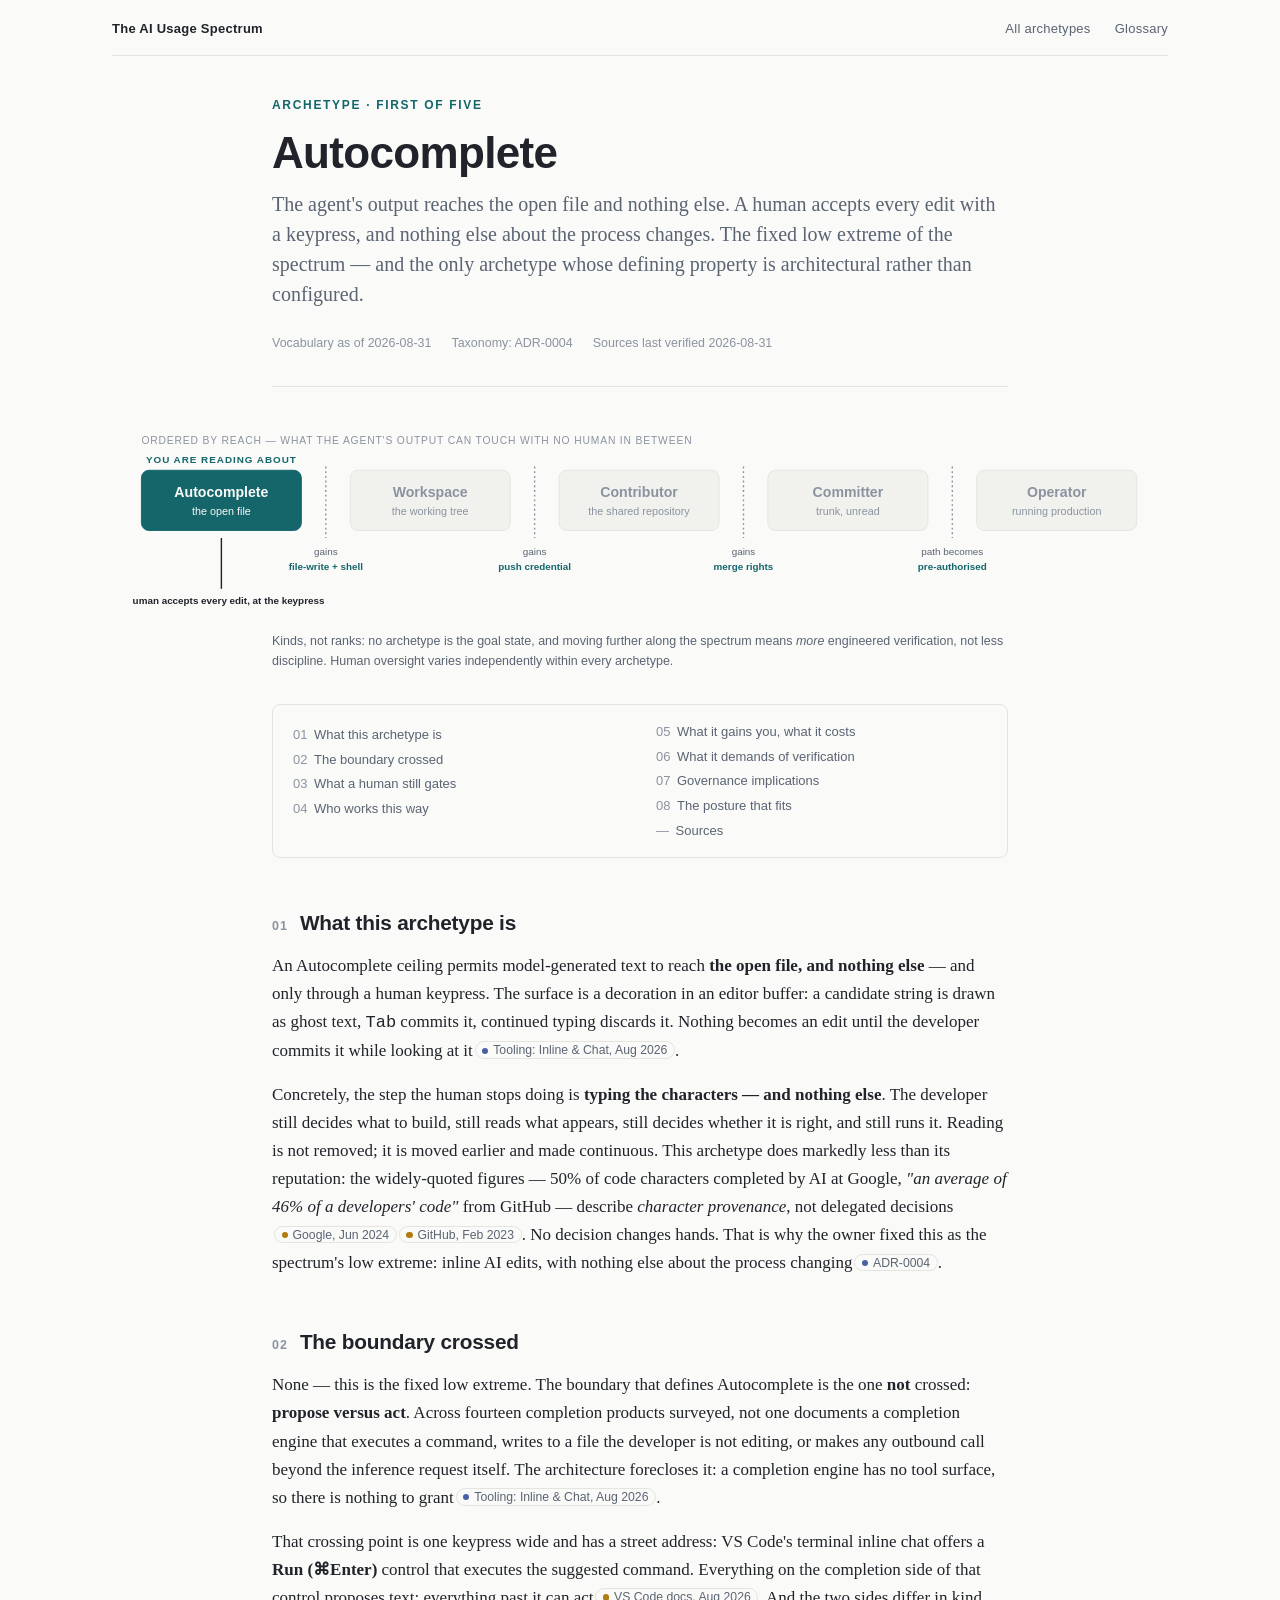
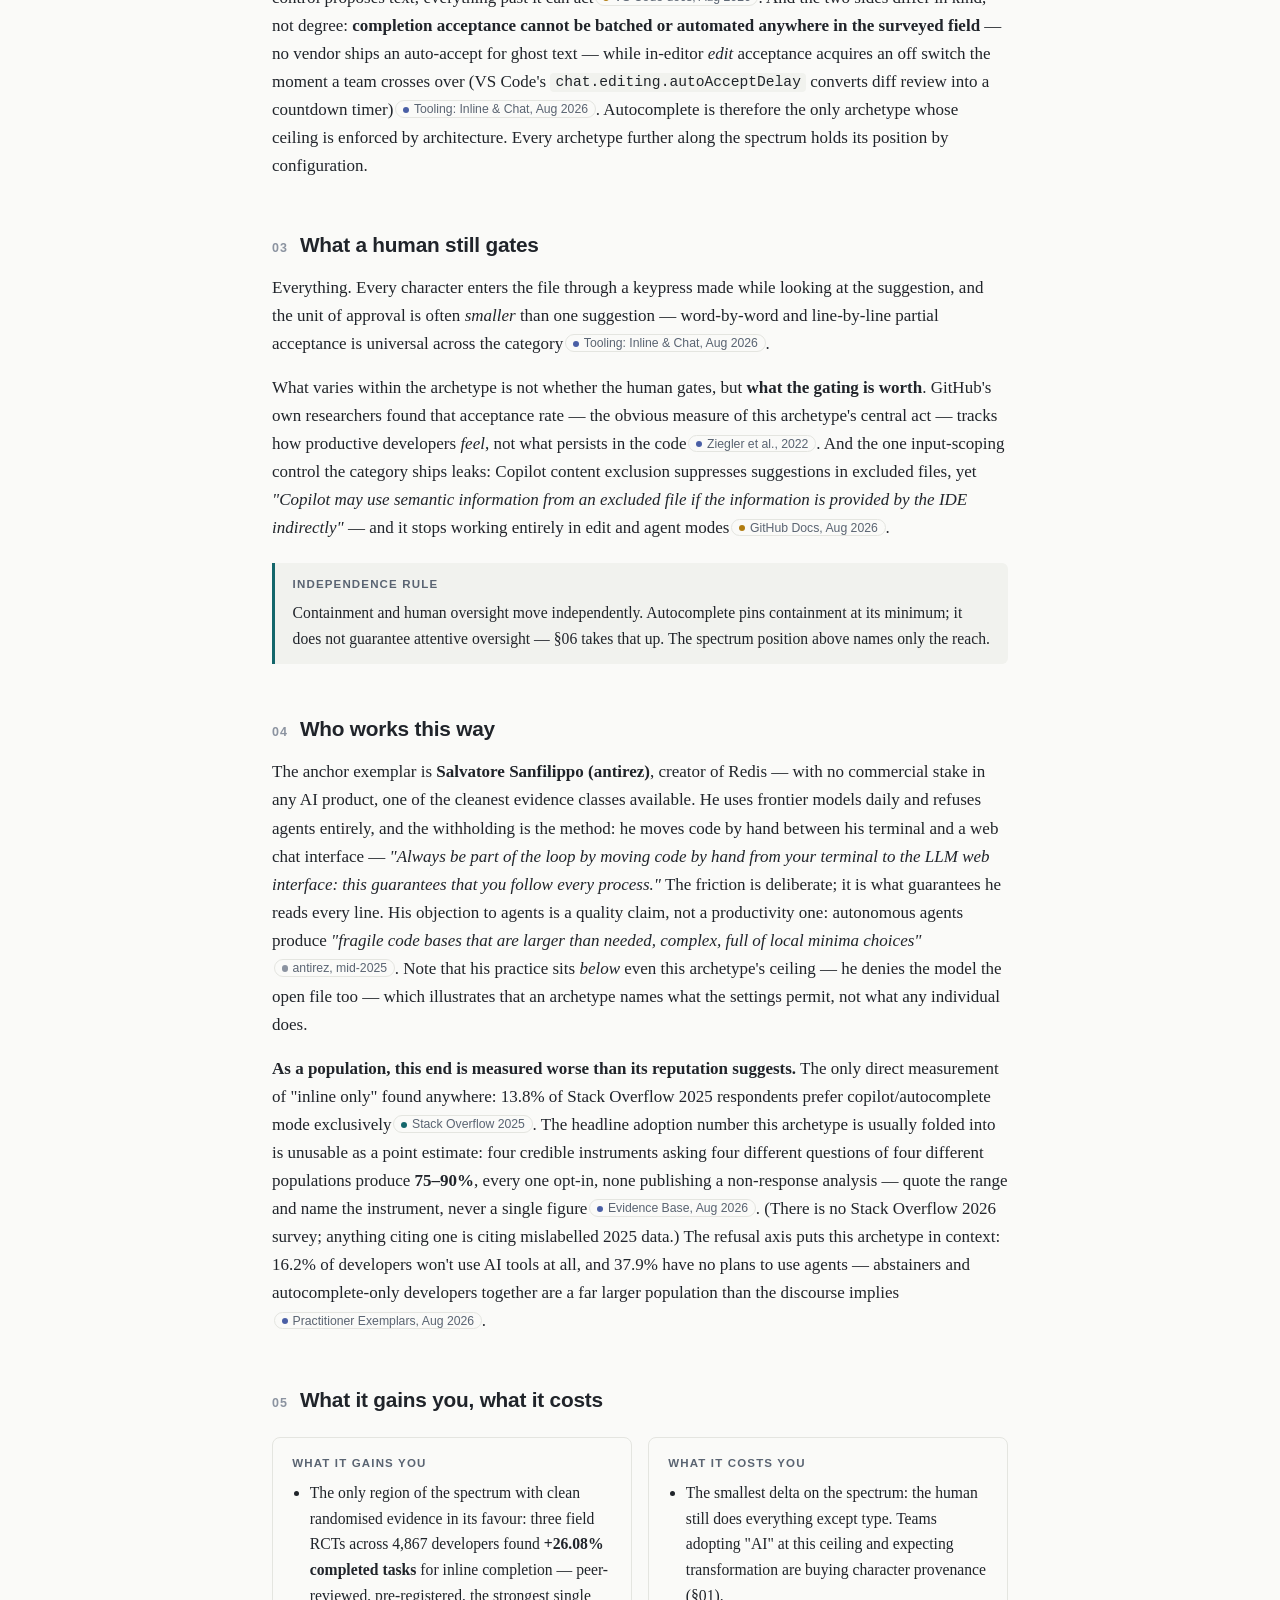
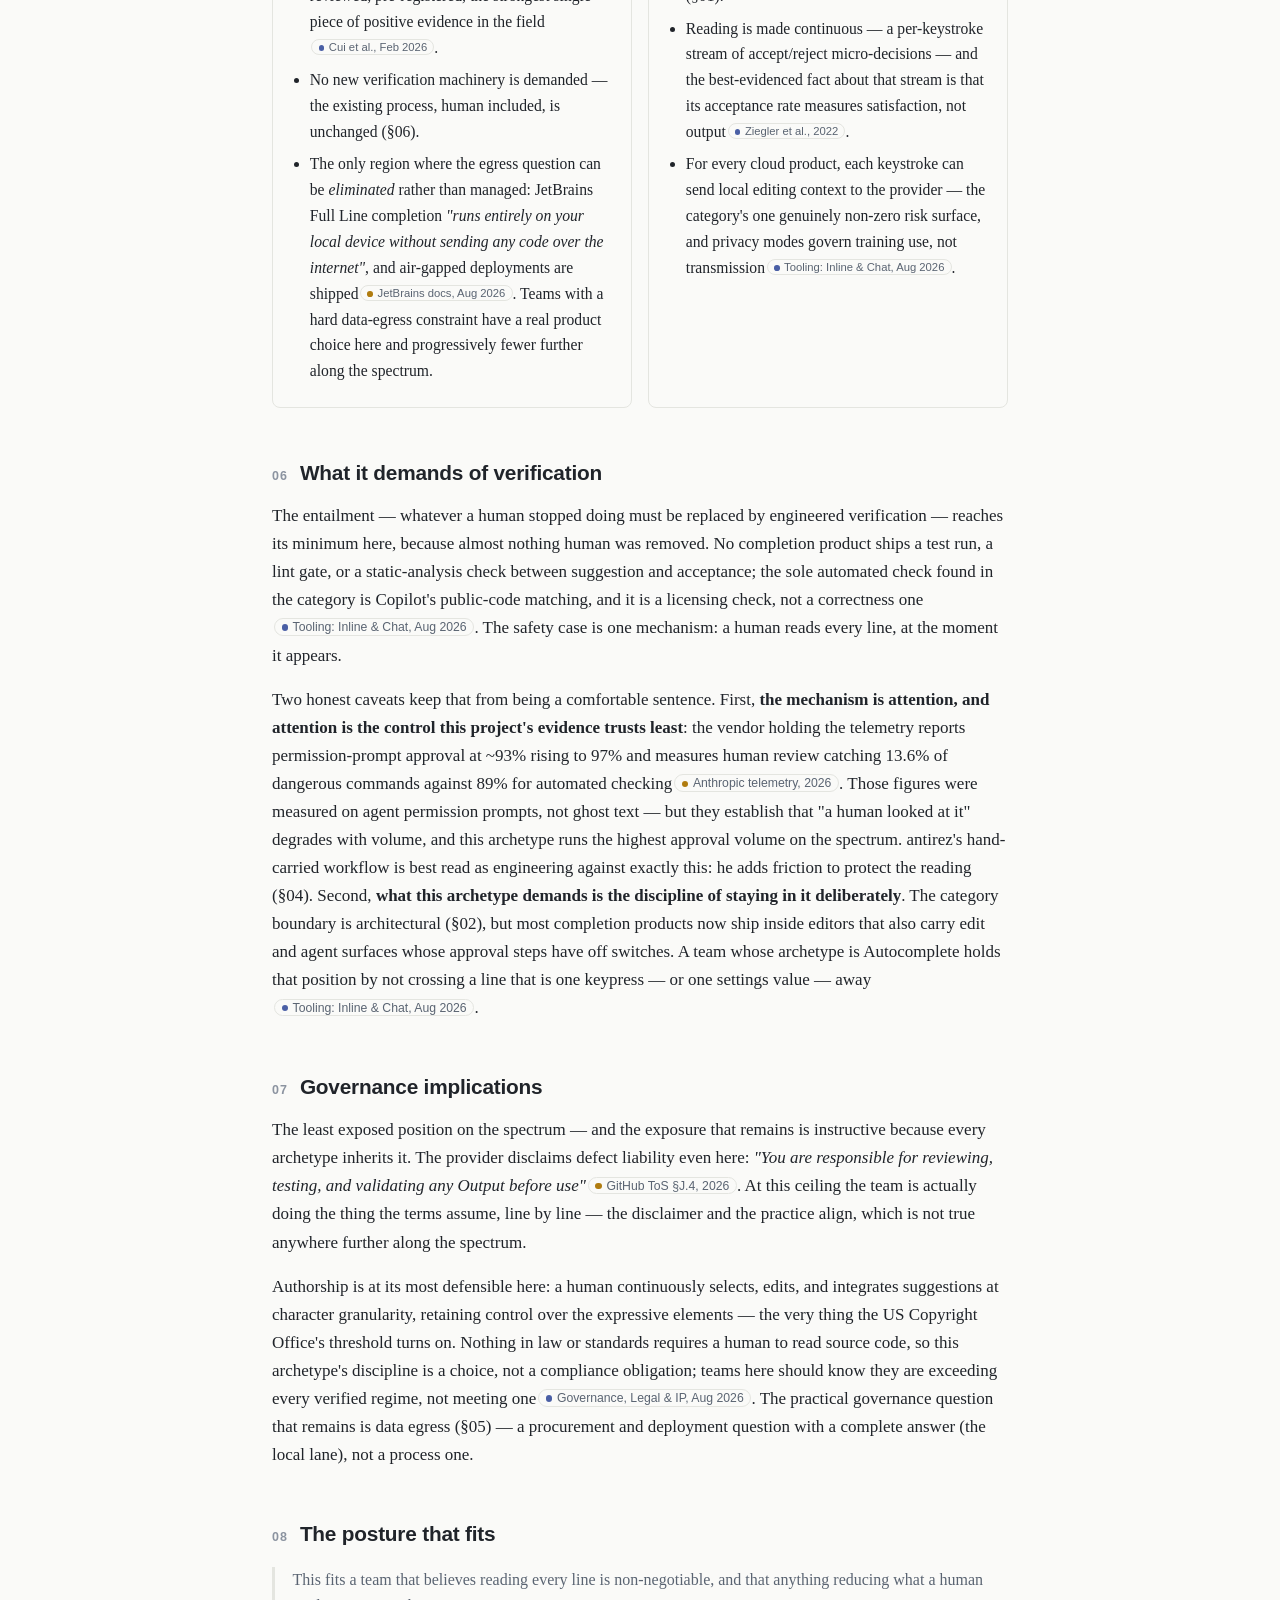
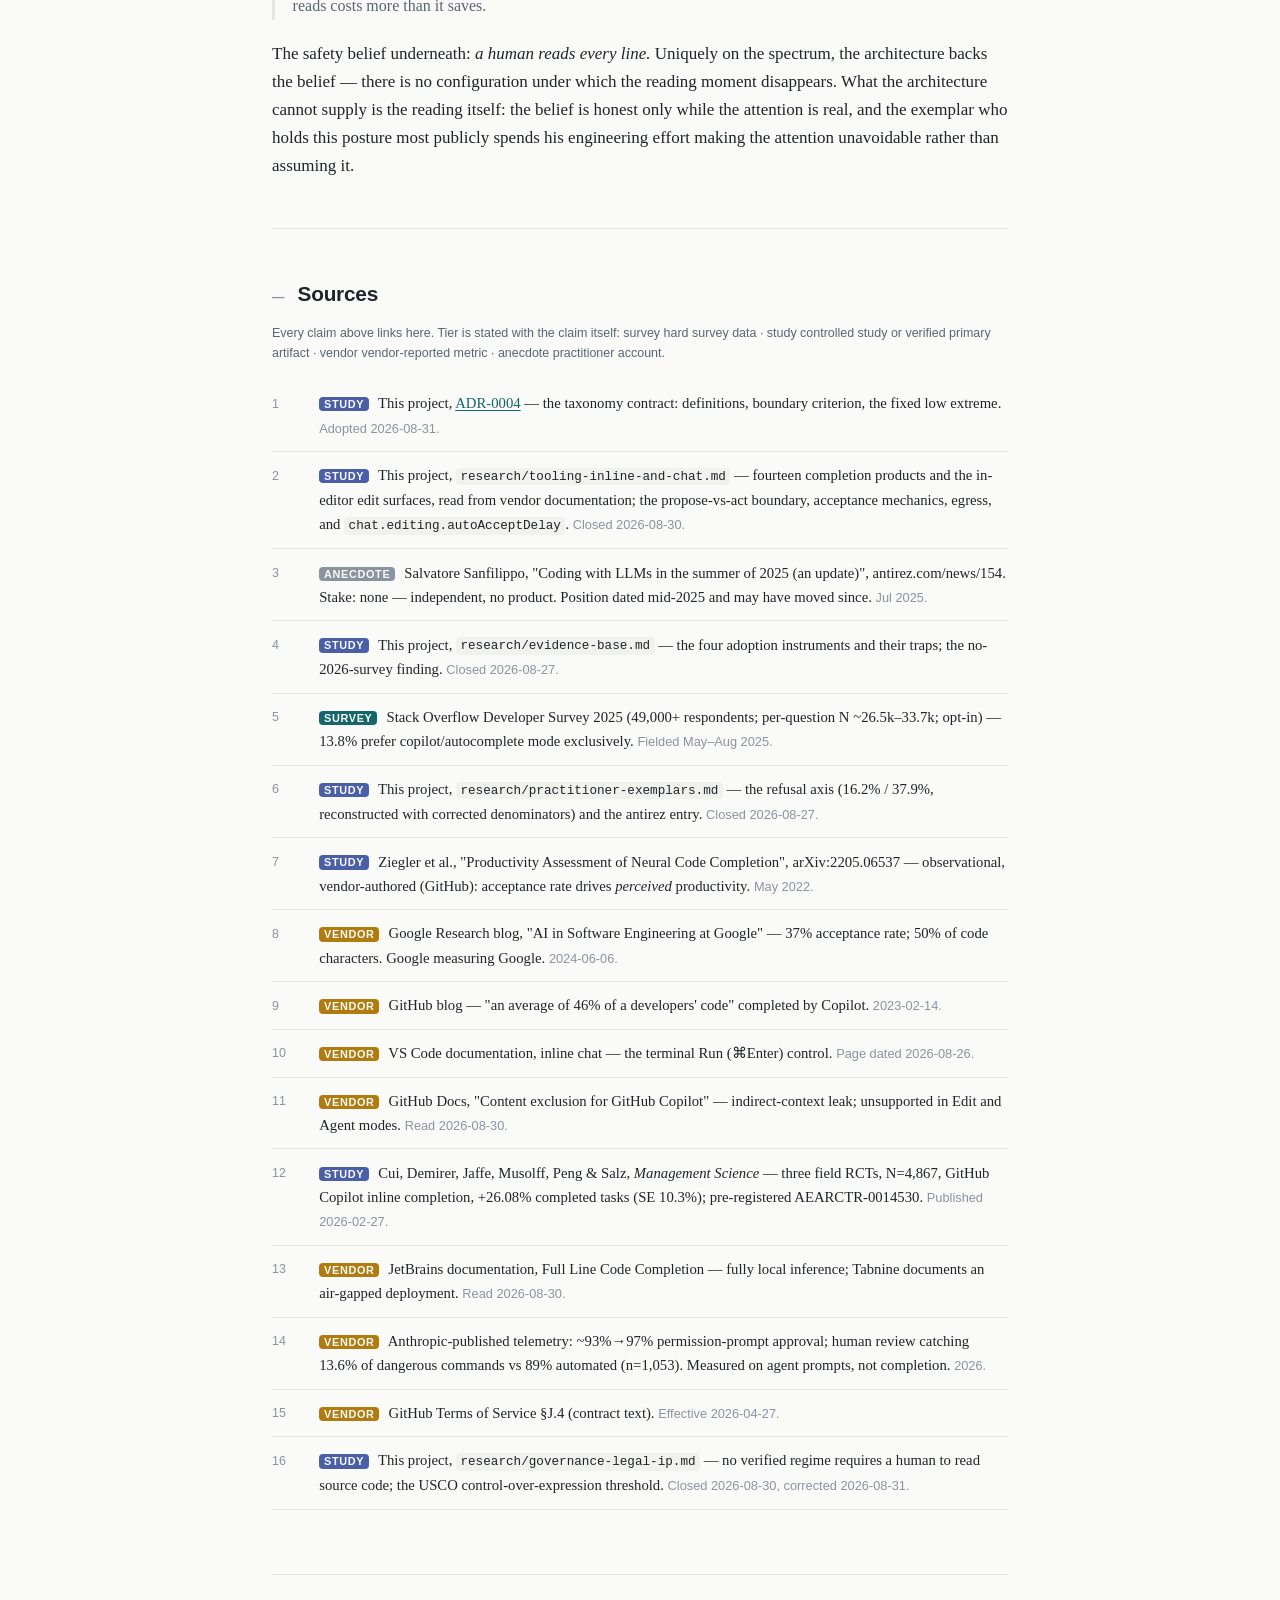
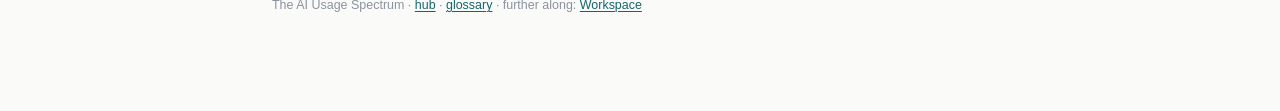
==== autocomplete.html @ fbee814f "Write the Autocomplete and Workspace archetypes (#13, #14) Co-Authored-By: Claude Fable 5 <noreply@a" ====
<!doctype html>
<html lang="en">
<head>
<meta charset="utf-8">
<meta name="viewport" content="width=device-width, initial-scale=1">
<title>Autocomplete — The AI Usage Spectrum</title>
<link rel="stylesheet" href="style.css">
</head>
<body>

<nav class="site-nav">
  <a class="wordmark" href="index.html">The AI Usage Spectrum</a>
  <a href="index.html">All archetypes</a>
  <a href="glossary.html">Glossary</a>
</nav>

<div class="page">

  <header>
    <p class="eyebrow">Archetype · first of five</p>
    <h1>Autocomplete</h1>
    <p class="standfirst">The agent's output reaches the open file and nothing else. A human accepts
    every edit with a keypress, and nothing else about the process changes. The fixed low extreme of
    the spectrum — and the only archetype whose defining property is architectural rather than
    configured.</p>
    <div class="docmeta">
      <span>Vocabulary as of 2026-08-31</span>
      <span>Taxonomy: ADR-0004</span>
      <span>Sources last verified 2026-08-31</span>
    </div>
  </header>

  <!-- ================= spectrum: "you are here" variant ================ -->
  <div class="spectrum-scroll full" role="img"
       aria-label="The five archetypes ordered by reach. Autocomplete is this page's archetype: the agent's output reaches only the open file, and a human accepts every edit.">
  <svg class="spectrum" viewBox="0 0 1080 200" xmlns="http://www.w3.org/2000/svg">

    <text class="axis-caption" x="10" y="18">ORDERED BY REACH — WHAT THE AGENT'S OUTPUT CAN TOUCH WITH NO HUMAN IN BETWEEN</text>

    <!-- cell 1 — THIS PAGE -->
    <g class="is-here">
      <text class="here-flag" x="95" y="38" text-anchor="middle">YOU ARE READING ABOUT</text>
      <rect class="surface" x="10" y="46" width="170" height="64" rx="8"/>
      <text class="surface-name" x="95" y="74" text-anchor="middle">Autocomplete</text>
      <text class="surface-reach" x="95" y="94" text-anchor="middle">the open file</text>
    </g>

    <!-- the human's act for this archetype sits inside the cell, not at a gate -->
    <line class="human-mark-line" x1="95" y1="118" x2="95" y2="172"/>
    <text class="human-mark" x="95" y="188" text-anchor="middle">a human accepts every edit, at the keypress</text>

    <!-- gate 1 -->
    <line class="gate-line" x1="206" y1="42" x2="206" y2="118"/>
    <text class="gate-label" x="206" y="136" text-anchor="middle">gains</text>
    <text class="gate-gain" x="206" y="152" text-anchor="middle">file-write + shell</text>

    <g class="is-beyond">
      <rect class="surface" x="232" y="46" width="170" height="64" rx="8"/>
      <text class="surface-name" x="317" y="74" text-anchor="middle">Workspace</text>
      <text class="surface-reach" x="317" y="94" text-anchor="middle">the working tree</text>
    </g>

    <line class="gate-line" x1="428" y1="42" x2="428" y2="118"/>
    <text class="gate-label" x="428" y="136" text-anchor="middle">gains</text>
    <text class="gate-gain" x="428" y="152" text-anchor="middle">push credential</text>

    <g class="is-beyond">
      <rect class="surface" x="454" y="46" width="170" height="64" rx="8"/>
      <text class="surface-name" x="539" y="74" text-anchor="middle">Contributor</text>
      <text class="surface-reach" x="539" y="94" text-anchor="middle">the shared repository</text>
    </g>

    <line class="gate-line" x1="650" y1="42" x2="650" y2="118"/>
    <text class="gate-label" x="650" y="136" text-anchor="middle">gains</text>
    <text class="gate-gain" x="650" y="152" text-anchor="middle">merge rights</text>

    <g class="is-beyond">
      <rect class="surface" x="676" y="46" width="170" height="64" rx="8"/>
      <text class="surface-name" x="761" y="74" text-anchor="middle">Committer</text>
      <text class="surface-reach" x="761" y="94" text-anchor="middle">trunk, unread</text>
    </g>

    <line class="gate-line" x1="872" y1="42" x2="872" y2="118"/>
    <text class="gate-label" x="872" y="136" text-anchor="middle">path becomes</text>
    <text class="gate-gain" x="872" y="152" text-anchor="middle">pre-authorised</text>

    <g class="is-beyond">
      <rect class="surface" x="898" y="46" width="170" height="64" rx="8"/>
      <text class="surface-name" x="983" y="74" text-anchor="middle">Operator</text>
      <text class="surface-reach" x="983" y="94" text-anchor="middle">running production</text>
    </g>
  </svg>
  </div>
  <p class="spectrum-caption">Kinds, not ranks: no archetype is the goal state, and moving further
  along the spectrum means <em>more</em> engineered verification, not less discipline. Human
  oversight varies independently within every archetype.</p>

  <!-- ============================ contract ============================= -->

  <nav class="toc" aria-label="Sections">
    <ol>
      <li><span class="no">01</span><a href="#what-this-is">What this archetype is</a></li>
      <li><span class="no">02</span><a href="#the-boundary">The boundary crossed</a></li>
      <li><span class="no">03</span><a href="#still-gated">What a human still gates</a></li>
      <li><span class="no">04</span><a href="#who-works-this-way">Who works this way</a></li>
      <li><span class="no">05</span><a href="#gains-and-costs">What it gains you, what it costs</a></li>
      <li><span class="no">06</span><a href="#verification">What it demands of verification</a></li>
      <li><span class="no">07</span><a href="#governance">Governance implications</a></li>
      <li><span class="no">08</span><a href="#posture">The posture that fits</a></li>
      <li><span class="no">—</span><a href="#sources">Sources</a></li>
    </ol>
  </nav>

  <section class="contract" id="what-this-is">
    <h2><span class="no">01</span>What this archetype is</h2>
    <p>An Autocomplete ceiling permits model-generated text to reach <strong>the open file, and
    nothing else</strong> — and only through a human keypress. The surface is a decoration in an
    editor buffer: a candidate string is drawn as ghost text, <kbd>Tab</kbd> commits it, continued
    typing discards it. Nothing becomes an edit until the developer commits it while looking at
    it<a class="cite" data-tier="study" href="#src-2">Tooling: Inline &amp; Chat, Aug 2026</a>.</p>
    <p>Concretely, the step the human stops doing is <strong>typing the characters — and nothing
    else</strong>. The developer still decides what to build, still reads what appears, still decides
    whether it is right, and still runs it. Reading is not removed; it is moved earlier and made
    continuous. This archetype does markedly less than its reputation: the widely-quoted figures —
    50% of code characters completed by AI at Google, <em>"an average of 46% of a developers'
    code"</em> from GitHub — describe <em>character provenance</em>, not delegated
    decisions<a class="cite" data-tier="vendor" href="#src-8">Google, Jun 2024</a><a class="cite" data-tier="vendor" href="#src-9">GitHub, Feb 2023</a>.
    No decision changes hands. That is why the owner fixed this as the spectrum's low extreme:
    inline AI edits, with nothing else about the process changing<a class="cite" data-tier="study" href="#src-1">ADR-0004</a>.</p>
  </section>

  <section class="contract" id="the-boundary">
    <h2><span class="no">02</span>The boundary crossed</h2>
    <p>None — this is the fixed low extreme. The boundary that defines Autocomplete is the one
    <strong>not</strong> crossed: <strong>propose versus act</strong>. Across fourteen completion
    products surveyed, not one documents a completion engine that executes a command, writes to a
    file the developer is not editing, or makes any outbound call beyond the inference request
    itself. The architecture forecloses it: a completion engine has no tool surface, so there is
    nothing to grant<a class="cite" data-tier="study" href="#src-2">Tooling: Inline &amp; Chat, Aug 2026</a>.</p>
    <p>That crossing point is one keypress wide and has a street address: VS Code's terminal inline
    chat offers a <strong>Run (⌘Enter)</strong> control that executes the suggested command.
    Everything on the completion side of that control proposes text; everything past it can
    act<a class="cite" data-tier="vendor" href="#src-10">VS Code docs, Aug 2026</a>. And the two
    sides differ in kind, not degree: <strong>completion acceptance cannot be batched or automated
    anywhere in the surveyed field</strong> — no vendor ships an auto-accept for ghost text — while
    in-editor <em>edit</em> acceptance acquires an off switch the moment a team crosses over
    (VS Code's <code>chat.editing.autoAcceptDelay</code> converts diff review into a countdown
    timer)<a class="cite" data-tier="study" href="#src-2">Tooling: Inline &amp; Chat, Aug 2026</a>.
    Autocomplete is therefore the only archetype whose ceiling is enforced by architecture. Every
    archetype further along the spectrum holds its position by configuration.</p>
  </section>

  <section class="contract" id="still-gated">
    <h2><span class="no">03</span>What a human still gates</h2>
    <p>Everything. Every character enters the file through a keypress made while looking at the
    suggestion, and the unit of approval is often <em>smaller</em> than one suggestion — word-by-word
    and line-by-line partial acceptance is universal across the
    category<a class="cite" data-tier="study" href="#src-2">Tooling: Inline &amp; Chat, Aug 2026</a>.</p>
    <p>What varies within the archetype is not whether the human gates, but <strong>what the gating
    is worth</strong>. GitHub's own researchers found that acceptance rate — the obvious measure of
    this archetype's central act — tracks how productive developers <em>feel</em>, not what persists
    in the code<a class="cite" data-tier="study" href="#src-7">Ziegler et al., 2022</a>. And the one
    input-scoping control the category ships leaks: Copilot content exclusion suppresses suggestions
    in excluded files, yet <em>"Copilot may use semantic information from an excluded file if the
    information is provided by the IDE indirectly"</em> — and it stops working entirely in edit and
    agent modes<a class="cite" data-tier="vendor" href="#src-11">GitHub Docs, Aug 2026</a>.</p>
    <div class="note"><span class="label">Independence rule</span>
    <p>Containment and human oversight move independently. Autocomplete pins containment at its
    minimum; it does not guarantee attentive oversight — §06 takes that up. The spectrum position
    above names only the reach.</p></div>
  </section>

  <section class="contract" id="who-works-this-way">
    <h2><span class="no">04</span>Who works this way</h2>
    <p>The anchor exemplar is <strong>Salvatore Sanfilippo (antirez)</strong>, creator of Redis —
    with no commercial stake in any AI product, one of the cleanest evidence classes available. He
    uses frontier models daily and refuses agents entirely, and the withholding is the method: he
    moves code by hand between his terminal and a web chat interface — <em>"Always be part of the
    loop by moving code by hand from your terminal to the LLM web interface: this guarantees that
    you follow every process."</em> The friction is deliberate; it is what guarantees he reads
    every line. His objection to agents is a quality claim, not a productivity one: autonomous
    agents produce <em>"fragile code bases that are larger than needed, complex, full of local
    minima choices"</em><a class="cite" data-tier="anecdote" href="#src-3">antirez, mid-2025</a>.
    Note that his practice sits <em>below</em> even this archetype's ceiling — he denies the model
    the open file too — which illustrates that an archetype names what the settings permit, not
    what any individual does.</p>
    <p><strong>As a population, this end is measured worse than its reputation suggests.</strong>
    The only direct measurement of "inline only" found anywhere: 13.8% of Stack Overflow 2025
    respondents prefer copilot/autocomplete mode exclusively<a class="cite" data-tier="survey" href="#src-5">Stack Overflow 2025</a>.
    The headline adoption number this archetype is usually folded into is unusable as a point
    estimate: four credible instruments asking four different questions of four different
    populations produce <strong>75–90%</strong>, every one opt-in, none publishing a non-response
    analysis — quote the range and name the instrument, never a single
    figure<a class="cite" data-tier="study" href="#src-4">Evidence Base, Aug 2026</a>. (There is no
    Stack Overflow 2026 survey; anything citing one is citing mislabelled 2025 data.) The refusal
    axis puts this archetype in context: 16.2% of developers won't use AI tools at all, and 37.9%
    have no plans to use agents — abstainers and autocomplete-only developers together are a far
    larger population than the discourse implies<a class="cite" data-tier="study" href="#src-6">Practitioner Exemplars, Aug 2026</a>.</p>
  </section>

  <section class="contract" id="gains-and-costs">
    <h2><span class="no">05</span>What it gains you, what it costs</h2>
    <div class="tradeoff">
      <div>
        <span class="label">What it gains you</span>
        <ul>
          <li>The only region of the spectrum with clean randomised evidence in its favour: three
          field RCTs across 4,867 developers found <strong>+26.08% completed tasks</strong> for
          inline completion — peer-reviewed, pre-registered, the strongest single piece of positive
          evidence in the field<a class="cite" data-tier="study" href="#src-12">Cui et al., Feb 2026</a>.</li>
          <li>No new verification machinery is demanded — the existing process, human included, is
          unchanged (§06).</li>
          <li>The only region where the egress question can be <em>eliminated</em> rather than
          managed: JetBrains Full Line completion <em>"runs entirely on your local device without
          sending any code over the internet"</em>, and air-gapped deployments are
          shipped<a class="cite" data-tier="vendor" href="#src-13">JetBrains docs, Aug 2026</a>.
          Teams with a hard data-egress constraint have a real product choice here and progressively
          fewer further along the spectrum.</li>
        </ul>
      </div>
      <div>
        <span class="label">What it costs you</span>
        <ul>
          <li>The smallest delta on the spectrum: the human still does everything except type. Teams
          adopting "AI" at this ceiling and expecting transformation are buying character provenance
          (§01).</li>
          <li>Reading is made continuous — a per-keystroke stream of accept/reject micro-decisions —
          and the best-evidenced fact about that stream is that its acceptance rate measures
          satisfaction, not output<a class="cite" data-tier="study" href="#src-7">Ziegler et al., 2022</a>.</li>
          <li>For every cloud product, each keystroke can send local editing context to the
          provider — the category's one genuinely non-zero risk surface, and privacy modes govern
          training use, not transmission<a class="cite" data-tier="study" href="#src-2">Tooling: Inline &amp; Chat, Aug 2026</a>.</li>
        </ul>
      </div>
    </div>
  </section>

  <section class="contract" id="verification">
    <h2><span class="no">06</span>What it demands of verification</h2>
    <p>The entailment — whatever a human stopped doing must be replaced by engineered verification —
    reaches its minimum here, because almost nothing human was removed. No completion product ships
    a test run, a lint gate, or a static-analysis check between suggestion and acceptance; the sole
    automated check found in the category is Copilot's public-code matching, and it is a licensing
    check, not a correctness one<a class="cite" data-tier="study" href="#src-2">Tooling: Inline &amp; Chat, Aug 2026</a>.
    The safety case is one mechanism: a human reads every line, at the moment it appears.</p>
    <p>Two honest caveats keep that from being a comfortable sentence. First, <strong>the mechanism
    is attention, and attention is the control this project's evidence trusts least</strong>: the
    vendor holding the telemetry reports permission-prompt approval at ~93% rising to 97% and
    measures human review catching 13.6% of dangerous commands against 89% for automated
    checking<a class="cite" data-tier="vendor" href="#src-14">Anthropic telemetry, 2026</a>. Those
    figures were measured on agent permission prompts, not ghost text — but they establish that
    "a human looked at it" degrades with volume, and this archetype runs the highest approval
    volume on the spectrum. antirez's hand-carried workflow is best read as engineering against
    exactly this: he adds friction to protect the reading (§04). Second, <strong>what this archetype
    demands is the discipline of staying in it deliberately</strong>. The category boundary is
    architectural (§02), but most completion products now ship inside editors that also carry edit
    and agent surfaces whose approval steps have off switches. A team whose archetype is
    Autocomplete holds that position by not crossing a line that is one keypress — or one settings
    value — away<a class="cite" data-tier="study" href="#src-2">Tooling: Inline &amp; Chat, Aug 2026</a>.</p>
  </section>

  <section class="contract" id="governance">
    <h2><span class="no">07</span>Governance implications</h2>
    <p>The least exposed position on the spectrum — and the exposure that remains is instructive
    because every archetype inherits it. The provider disclaims defect liability even here:
    <em>"You are responsible for reviewing, testing, and validating any Output before
    use"</em><a class="cite" data-tier="vendor" href="#src-15">GitHub ToS §J.4, 2026</a>. At this
    ceiling the team is actually doing the thing the terms assume, line by line — the disclaimer
    and the practice align, which is not true anywhere further along the spectrum.</p>
    <p>Authorship is at its most defensible here: a human continuously selects, edits, and
    integrates suggestions at character granularity, retaining control over the expressive
    elements — the very thing the US Copyright Office's threshold turns on. Nothing in law or
    standards requires a human to read source code, so this archetype's discipline is a choice, not
    a compliance obligation; teams here should know they are exceeding every verified regime, not
    meeting one<a class="cite" data-tier="study" href="#src-16">Governance, Legal &amp; IP, Aug 2026</a>.
    The practical governance question that remains is data egress (§05) — a procurement and
    deployment question with a complete answer (the local lane), not a process one.</p>
  </section>

  <section class="contract" id="posture">
    <h2><span class="no">08</span>The posture that fits</h2>
    <blockquote><p>This fits a team that believes reading every line is non-negotiable, and that
    anything reducing what a human reads costs more than it saves.</p></blockquote>
    <p>The safety belief underneath: <em>a human reads every line.</em> Uniquely on the spectrum,
    the architecture backs the belief — there is no configuration under which the reading moment
    disappears. What the architecture cannot supply is the reading itself: the belief is honest only
    while the attention is real, and the exemplar who holds this posture most publicly spends his
    engineering effort making the attention unavoidable rather than assuming it.</p>
  </section>

  <hr>

  <section class="contract" id="sources">
    <h2><span class="no">—</span>Sources</h2>
    <p class="spectrum-caption" style="margin:0 0 1rem">Every claim above links here. Tier is stated
    with the claim itself: <span class="tier" data-tier="survey">survey</span> hard survey data ·
    <span class="tier" data-tier="study">study</span> controlled study or verified primary artifact ·
    <span class="tier" data-tier="vendor">vendor</span> vendor-reported metric ·
    <span class="tier" data-tier="anecdote">anecdote</span> practitioner account.</p>
    <ol class="sources">
      <li id="src-1"><span><span class="tier" data-tier="study">study</span>
        This project, <a href="docs/adr/0004-adopt-five-archetypes.md">ADR-0004</a> — the taxonomy
        contract: definitions, boundary criterion, the fixed low extreme.
        <span class="when">Adopted 2026-08-31.</span></span></li>
      <li id="src-2"><span><span class="tier" data-tier="study">study</span>
        This project, <code>research/tooling-inline-and-chat.md</code> — fourteen completion
        products and the in-editor edit surfaces, read from vendor documentation; the propose-vs-act
        boundary, acceptance mechanics, egress, and <code>chat.editing.autoAcceptDelay</code>.
        <span class="when">Closed 2026-08-30.</span></span></li>
      <li id="src-3"><span><span class="tier" data-tier="anecdote">anecdote</span>
        Salvatore Sanfilippo, "Coding with LLMs in the summer of 2025 (an update)",
        antirez.com/news/154. Stake: none — independent, no product. Position dated mid-2025 and may
        have moved since.
        <span class="when">Jul 2025.</span></span></li>
      <li id="src-4"><span><span class="tier" data-tier="study">study</span>
        This project, <code>research/evidence-base.md</code> — the four adoption instruments and
        their traps; the no-2026-survey finding.
        <span class="when">Closed 2026-08-27.</span></span></li>
      <li id="src-5"><span><span class="tier" data-tier="survey">survey</span>
        Stack Overflow Developer Survey 2025 (49,000+ respondents; per-question N ~26.5k–33.7k;
        opt-in) — 13.8% prefer copilot/autocomplete mode exclusively.
        <span class="when">Fielded May–Aug 2025.</span></span></li>
      <li id="src-6"><span><span class="tier" data-tier="study">study</span>
        This project, <code>research/practitioner-exemplars.md</code> — the refusal axis
        (16.2% / 37.9%, reconstructed with corrected denominators) and the antirez entry.
        <span class="when">Closed 2026-08-27.</span></span></li>
      <li id="src-7"><span><span class="tier" data-tier="study">study</span>
        Ziegler et al., "Productivity Assessment of Neural Code Completion", arXiv:2205.06537 —
        observational, vendor-authored (GitHub): acceptance rate drives <em>perceived</em>
        productivity.
        <span class="when">May 2022.</span></span></li>
      <li id="src-8"><span><span class="tier" data-tier="vendor">vendor</span>
        Google Research blog, "AI in Software Engineering at Google" — 37% acceptance rate; 50% of
        code characters. Google measuring Google.
        <span class="when">2024-06-06.</span></span></li>
      <li id="src-9"><span><span class="tier" data-tier="vendor">vendor</span>
        GitHub blog — "an average of 46% of a developers' code" completed by Copilot.
        <span class="when">2023-02-14.</span></span></li>
      <li id="src-10"><span><span class="tier" data-tier="vendor">vendor</span>
        VS Code documentation, inline chat — the terminal Run (⌘Enter) control.
        <span class="when">Page dated 2026-08-26.</span></span></li>
      <li id="src-11"><span><span class="tier" data-tier="vendor">vendor</span>
        GitHub Docs, "Content exclusion for GitHub Copilot" — indirect-context leak; unsupported in
        Edit and Agent modes.
        <span class="when">Read 2026-08-30.</span></span></li>
      <li id="src-12"><span><span class="tier" data-tier="study">study</span>
        Cui, Demirer, Jaffe, Musolff, Peng &amp; Salz, <em>Management Science</em> — three field
        RCTs, N=4,867, GitHub Copilot inline completion, +26.08% completed tasks (SE 10.3%);
        pre-registered AEARCTR-0014530.
        <span class="when">Published 2026-02-27.</span></span></li>
      <li id="src-13"><span><span class="tier" data-tier="vendor">vendor</span>
        JetBrains documentation, Full Line Code Completion — fully local inference; Tabnine
        documents an air-gapped deployment.
        <span class="when">Read 2026-08-30.</span></span></li>
      <li id="src-14"><span><span class="tier" data-tier="vendor">vendor</span>
        Anthropic-published telemetry: ~93%→97% permission-prompt approval; human review catching
        13.6% of dangerous commands vs 89% automated (n=1,053). Measured on agent prompts, not
        completion.
        <span class="when">2026.</span></span></li>
      <li id="src-15"><span><span class="tier" data-tier="vendor">vendor</span>
        GitHub Terms of Service §J.4 (contract text).
        <span class="when">Effective 2026-04-27.</span></span></li>
      <li id="src-16"><span><span class="tier" data-tier="study">study</span>
        This project, <code>research/governance-legal-ip.md</code> — no verified regime requires a
        human to read source code; the USCO control-over-expression threshold.
        <span class="when">Closed 2026-08-30, corrected 2026-08-31.</span></span></li>
    </ol>
  </section>

  <footer class="site-footer">
    <p>The AI Usage Spectrum · <a href="index.html">hub</a> · <a href="glossary.html">glossary</a> ·
    further along: <a href="workspace.html">Workspace</a></p>
  </footer>

</div>
</body>
</html>
---- style.css ----
/* ==========================================================================
   The AI Usage Spectrum — shared stylesheet
   Every page in the set (index.html, archetype pages, glossary.html) links
   this one file. Established by ticket #9 (Design System & Spectrum Visual).

   Register split, deliberate: the ARGUMENT (running prose) is set in a
   transitional serif; the APPARATUS (labels, nav, captions, diagram text,
   citation chips) in a geometric-humanist sans. System stacks only — these
   pages must render offline and decades from now.
   ========================================================================== */

/* ---------- tokens ---------- */

:root {
  color-scheme: light dark;

  --paper: #fafaf8;
  --ink: #20242a;
  --muted: #5a6472;
  --faint: #8b93a0;
  --line: #e4e5e0;
  --panel: #f1f2ee;
  --accent: #14666b;
  --accent-soft: #e2eeee;
  --caution-bg: #faf3e3;
  --caution-edge: #b07c10;

  /* evidence tiers — dots on citation chips and badges in the source list */
  --tier-survey: #14666b;   /* hard survey data       */
  --tier-study: #4a5fa5;    /* controlled study       */
  --tier-vendor: #b07c10;   /* vendor-reported metric */
  --tier-anecdote: #8b93a0; /* practitioner anecdote  */

  --font-body: 'Charter', 'Bitstream Charter', 'Sitka Text', Cambria, Georgia, serif;
  --font-ui: 'Avenir Next', Avenir, Seravek, 'Segoe UI', 'Helvetica Neue', sans-serif;
  --font-mono: ui-monospace, 'Cascadia Code', 'JetBrains Mono', Consolas, 'Liberation Mono', monospace;

  --measure: 46rem;   /* prose column */
  --wide: 66rem;      /* diagram, tables, paired panels */
}

@media (prefers-color-scheme: dark) {
  :root {
    --paper: #16191d;
    --ink: #e6e4de;
    --muted: #9aa3ad;
    --faint: #6e7681;
    --line: #2a2f35;
    --panel: #1d2126;
    --accent: #58b7bd;
    --accent-soft: #1c3234;
    --caution-bg: #2a2416;
    --caution-edge: #d09a2e;
    --tier-survey: #58b7bd;
    --tier-study: #8fa1d8;
    --tier-vendor: #d09a2e;
    --tier-anecdote: #6e7681;
  }
}

/* ---------- base ---------- */

* { box-sizing: border-box; }

body {
  margin: 0;
  background: var(--paper);
  color: var(--ink);
  font-family: var(--font-body);
  font-size: 1.0625rem;
  line-height: 1.65;
  -webkit-font-smoothing: antialiased;
}

img, svg { max-width: 100%; }

a { color: var(--accent); text-decoration-thickness: 1px; text-underline-offset: 2px; }
a:hover { text-decoration-thickness: 2px; }

:focus-visible { outline: 2px solid var(--accent); outline-offset: 2px; }

::selection { background: var(--accent-soft); }

@media (prefers-reduced-motion: no-preference) {
  a, .cite { transition: color 120ms ease, background 120ms ease, border-color 120ms ease; }
}

/* ---------- page frame ---------- */

.page {
  max-width: var(--wide);
  margin: 0 auto;
  padding: 0 1.25rem 5rem;
}

.prose,
.page > header,
.page > footer {
  max-width: var(--measure);
  margin-left: auto;
  margin-right: auto;
}

.full { max-width: var(--wide); margin-left: auto; margin-right: auto; }

/* ---------- site header ---------- */

.site-nav {
  font-family: var(--font-ui);
  font-size: 0.8125rem;
  letter-spacing: 0.02em;
  display: flex;
  flex-wrap: wrap;
  gap: 0.25rem 1.5rem;
  align-items: baseline;
  padding: 1.1rem 0 1rem;
  border-bottom: 1px solid var(--line);
  max-width: var(--wide);
  margin: 0 auto 2.5rem;
}

.site-nav .wordmark {
  font-weight: 600;
  color: var(--ink);
  text-decoration: none;
  margin-right: auto;
}

.site-nav a { color: var(--muted); text-decoration: none; }
.site-nav a:hover, .site-nav a[aria-current] { color: var(--accent); }

/* ---------- document header ---------- */

.eyebrow {
  font-family: var(--font-ui);
  font-size: 0.75rem;
  font-weight: 600;
  letter-spacing: 0.14em;
  text-transform: uppercase;
  color: var(--accent);
  margin: 0 0 0.75rem;
}

h1 {
  font-family: var(--font-ui);
  font-weight: 650;
  font-size: clamp(2rem, 5vw, 2.75rem);
  line-height: 1.12;
  letter-spacing: -0.015em;
  margin: 0 0 0.75rem;
}

.standfirst {
  font-size: 1.25rem;
  line-height: 1.5;
  color: var(--muted);
  margin: 0 0 1.5rem;
}

.docmeta {
  font-family: var(--font-ui);
  font-size: 0.78rem;
  color: var(--faint);
  display: flex;
  flex-wrap: wrap;
  gap: 0.3rem 1.25rem;
  padding-bottom: 2rem;
  border-bottom: 1px solid var(--line);
  margin-bottom: 2.5rem;
}

/* ---------- the section contract ---------- */

/* Every archetype page carries the same numbered sections in the same order.
   The number is the contract made visible; it encodes shared structure, not
   importance. */

section.contract { margin: 3.25rem auto 0; max-width: var(--measure); }

section.contract > h2 {
  font-family: var(--font-ui);
  font-weight: 650;
  font-size: 1.3rem;
  line-height: 1.25;
  letter-spacing: -0.01em;
  margin: 0 0 1rem;
  display: flex;
  align-items: baseline;
  gap: 0.75rem;
}

section.contract > h2 .no {
  font-size: 0.78rem;
  font-weight: 600;
  letter-spacing: 0.08em;
  color: var(--faint);
  font-variant-numeric: tabular-nums;
}

h3 {
  font-family: var(--font-ui);
  font-weight: 600;
  font-size: 1.02rem;
  margin: 2rem 0 0.5rem;
}

p { margin: 0 0 1rem; }

.toc {
  font-family: var(--font-ui);
  font-size: 0.8125rem;
  border: 1px solid var(--line);
  border-radius: 8px;
  padding: 1rem 1.25rem;
  margin: 0 auto 1rem;
  max-width: var(--measure);
}

.toc ol {
  margin: 0; padding: 0;
  list-style: none;
  columns: 2;
  column-gap: 2rem;
}
.toc li { margin: 0.2rem 0; break-inside: avoid; }
.toc a { color: var(--muted); text-decoration: none; }
.toc a:hover { color: var(--accent); }
.toc .no { color: var(--faint); margin-right: 0.5em; font-variant-numeric: tabular-nums; }

/* ---------- callouts ---------- */

.note, .caution {
  font-size: 0.98rem;
  border-left: 3px solid var(--accent);
  background: var(--panel);
  border-radius: 0 6px 6px 0;
  padding: 0.8rem 1.1rem;
  margin: 1.25rem 0;
}

.caution { border-left-color: var(--caution-edge); background: var(--caution-bg); }

.note > :last-child, .caution > :last-child { margin-bottom: 0; }

.label {
  font-family: var(--font-ui);
  font-size: 0.72rem;
  font-weight: 650;
  letter-spacing: 0.1em;
  text-transform: uppercase;
  color: var(--muted);
  display: block;
  margin-bottom: 0.35rem;
}

/* ---------- gain / cost paired panel ---------- */

.tradeoff {
  display: grid;
  grid-template-columns: 1fr 1fr;
  gap: 1rem;
  margin: 1.5rem 0;
}

.tradeoff > div {
  border: 1px solid var(--line);
  border-radius: 8px;
  padding: 1rem 1.2rem;
  font-size: 0.98rem;
}

.tradeoff ul { margin: 0; padding-left: 1.1rem; }
.tradeoff li { margin: 0.4rem 0; }

@media (max-width: 40rem) {
  .tradeoff { grid-template-columns: 1fr; }
  .toc ol { columns: 1; }
}

/* ---------- citations ---------- */

/* Inline: a chip carrying source + date, with an evidence-tier dot, so the
   tier is stated with the claim itself (CONTEXT.md rule), never as a
   blanket footer disclaimer. */

.cite {
  font-family: var(--font-ui);
  font-size: 0.72em;
  font-weight: 500;
  white-space: nowrap;
  color: var(--muted);
  text-decoration: none;
  border: 1px solid var(--line);
  border-radius: 999px;
  padding: 0.05em 0.55em 0.1em;
  vertical-align: 0.18em;
  margin-left: 0.15em;
}

.cite::before {
  content: '';
  display: inline-block;
  width: 0.5em; height: 0.5em;
  border-radius: 50%;
  margin-right: 0.4em;
  background: var(--faint);
}

.cite[data-tier='survey']::before   { background: var(--tier-survey); }
.cite[data-tier='study']::before    { background: var(--tier-study); }
.cite[data-tier='vendor']::before   { background: var(--tier-vendor); }
.cite[data-tier='anecdote']::before { background: var(--tier-anecdote); }

.cite:hover { color: var(--accent); border-color: var(--accent); }

/* Source list */

.sources { font-size: 0.92rem; padding-left: 0; list-style: none; counter-reset: src; }

.sources li {
  counter-increment: src;
  padding: 0.7rem 0;
  border-bottom: 1px solid var(--line);
  display: grid;
  grid-template-columns: 2.2rem 1fr;
  gap: 0.75rem;
}

.sources li::before {
  content: counter(src);
  font-family: var(--font-ui);
  font-size: 0.78rem;
  color: var(--faint);
  font-variant-numeric: tabular-nums;
  padding-top: 0.15rem;
}

.sources .tier {
  font-family: var(--font-ui);
  font-size: 0.68rem;
  font-weight: 650;
  letter-spacing: 0.06em;
  text-transform: uppercase;
  border-radius: 4px;
  padding: 0.1em 0.45em;
  margin-right: 0.5em;
  white-space: nowrap;
  color: var(--paper);
  background: var(--faint);
}

.sources .tier[data-tier='survey']   { background: var(--tier-survey); }
.sources .tier[data-tier='study']    { background: var(--tier-study); }
.sources .tier[data-tier='vendor']   { background: var(--tier-vendor); }
.sources .tier[data-tier='anecdote'] { background: var(--tier-anecdote); }

.sources .when { color: var(--faint); font-family: var(--font-ui); font-size: 0.8rem; }

/* ---------- spectrum visual ---------- */

/* Inline SVG inherits these variables; the diagram themes with the page. */

.spectrum-scroll { overflow-x: auto; margin: 2rem 0; }

.spectrum { min-width: 56rem; display: block; }

.spectrum text { font-family: var(--font-ui); fill: var(--ink); }

.spectrum .surface {
  fill: var(--panel);
  stroke: var(--line);
  stroke-width: 1;
  rx: 8;
}

.spectrum .surface-name { font-size: 15px; font-weight: 650; }
.spectrum .surface-reach { font-size: 11.5px; fill: var(--muted); }

.spectrum .gate-line { stroke: var(--faint); stroke-width: 1.5; stroke-dasharray: 2 3; }
.spectrum .gate-label { font-size: 10.5px; fill: var(--muted); }
.spectrum .gate-gain { font-size: 10.5px; font-weight: 600; fill: var(--accent); }

.spectrum .axis-caption { font-size: 11px; fill: var(--faint); letter-spacing: 0.08em; }

/* "you are here" state — applied per cell via .is-here / .is-reach / .is-beyond */
.spectrum .is-here .surface { fill: var(--accent); stroke: var(--accent); }
.spectrum .is-here .surface-name,
.spectrum .is-here .surface-reach { fill: var(--paper); }
.spectrum .is-reach .surface { fill: var(--accent-soft); stroke: var(--accent); }
.spectrum .is-beyond .surface-name,
.spectrum .is-beyond .surface-reach { fill: var(--faint); }
.spectrum .here-flag { font-size: 10.5px; font-weight: 650; fill: var(--accent); letter-spacing: 0.1em; }
.spectrum .human-mark { font-size: 10.5px; font-weight: 600; fill: var(--ink); }
.spectrum .human-mark-line { stroke: var(--ink); stroke-width: 1.5; }

.spectrum-caption {
  font-family: var(--font-ui);
  font-size: 0.78rem;
  color: var(--muted);
  max-width: var(--measure);
  margin: -1rem auto 2rem;
}

/* ---------- glossary ---------- */

.gloss { max-width: var(--measure); margin: 0 auto; }

.gloss dt {
  font-family: var(--font-ui);
  font-weight: 650;
  font-size: 1.02rem;
  margin: 1.75rem 0 0.35rem;
}

.gloss dd { margin: 0 0 0.5rem; }

.gloss .avoid {
  font-family: var(--font-ui);
  font-size: 0.8rem;
  color: var(--muted);
  border-left: 3px solid var(--caution-edge);
  padding: 0.15rem 0 0.15rem 0.75rem;
  margin: 0.5rem 0 0;
}

.gloss .avoid b {
  font-size: 0.7rem;
  font-weight: 650;
  letter-spacing: 0.08em;
  text-transform: uppercase;
  color: var(--caution-edge);
  margin-right: 0.4em;
}

/* ---------- archetype cards (hub) ---------- */

/* The hub's spectrum cells link to these cards; each expands in place to
   show what the archetype is made of before the reader commits to a page. */

.spectrum a { cursor: pointer; }
.spectrum a:hover .surface, .spectrum a:focus-visible .surface { stroke: var(--accent); stroke-width: 1.5; }

.arch-cards {
  max-width: var(--wide);
  margin: 0 auto 2rem;
  display: grid;
  gap: 0.75rem;
}

details.arch-card {
  border: 1px solid var(--line);
  border-radius: 8px;
}

details.arch-card[open] { border-color: var(--accent); }

.arch-card summary {
  cursor: pointer;
  list-style: none;
  padding: 0.85rem 1.2rem;
  font-family: var(--font-ui);
  display: flex;
  align-items: baseline;
  gap: 0.9rem;
}

.arch-card summary::-webkit-details-marker { display: none; }

.arch-card summary .chev {
  font-size: 0.8rem;
  color: var(--faint);
  transition: transform 120ms ease;
}

@media (prefers-reduced-motion: reduce) { .arch-card summary .chev { transition: none; } }

details[open] > summary .chev { transform: rotate(90deg); }

.arch-card summary .name { font-weight: 650; font-size: 1rem; }
.arch-card summary .reach { color: var(--muted); font-size: 0.85rem; margin-left: auto; }

.arch-card .body { padding: 0 1.2rem 1.2rem; font-size: 0.98rem; }

.arch-card .facts {
  font-family: var(--font-ui);
  font-size: 0.85rem;
  display: grid;
  grid-template-columns: max-content 1fr;
  gap: 0.35rem 1.25rem;
  margin: 0 0 1rem;
}

.arch-card .facts dt {
  font-weight: 650;
  font-size: 0.72rem;
  letter-spacing: 0.08em;
  text-transform: uppercase;
  color: var(--muted);
  padding-top: 0.15em;
}

.arch-card .facts dd { margin: 0; }

.arch-card .fits {
  border-left: 3px solid var(--accent);
  background: var(--accent-soft);
  border-radius: 0 6px 6px 0;
  padding: 0.7rem 1rem;
  margin: 1rem 0;
  font-style: italic;
}

.arch-card .more {
  font-family: var(--font-ui);
  font-size: 0.85rem;
  font-weight: 600;
  text-decoration: none;
}

@media (max-width: 40rem) { .arch-card .facts { grid-template-columns: 1fr; gap: 0.1rem; } }

/* ---------- tables, code, misc ---------- */

table {
  border-collapse: collapse;
  font-size: 0.95rem;
  width: 100%;
  margin: 1.25rem 0;
}

th {
  font-family: var(--font-ui);
  font-size: 0.75rem;
  letter-spacing: 0.06em;
  text-transform: uppercase;
  text-align: left;
  color: var(--muted);
}

th, td { padding: 0.5rem 0.9rem 0.5rem 0; border-bottom: 1px solid var(--line); vertical-align: top; }

code { font-family: var(--font-mono); font-size: 0.86em; background: var(--panel); border-radius: 4px; padding: 0.1em 0.35em; }

blockquote {
  margin: 1.25rem 0;
  padding-left: 1.1rem;
  border-left: 3px solid var(--line);
  color: var(--muted);
  font-size: 1rem;
}

hr { border: 0; border-top: 1px solid var(--line); margin: 3rem auto; max-width: var(--measure); }

footer.site-footer {
  font-family: var(--font-ui);
  font-size: 0.78rem;
  color: var(--faint);
  border-top: 1px solid var(--line);
  padding-top: 1.25rem;
  margin-top: 4rem;
}

/* ---------- specimen badge (template only — remove in real documents) ---------- */

.specimen-badge {
  font-family: var(--font-ui);
  font-size: 0.72rem;
  font-weight: 650;
  letter-spacing: 0.1em;
  text-transform: uppercase;
  color: var(--caution-edge);
  border: 1.5px dashed var(--caution-edge);
  border-radius: 6px;
  padding: 0.4rem 0.8rem;
  display: inline-block;
  margin-bottom: 1.5rem;
}
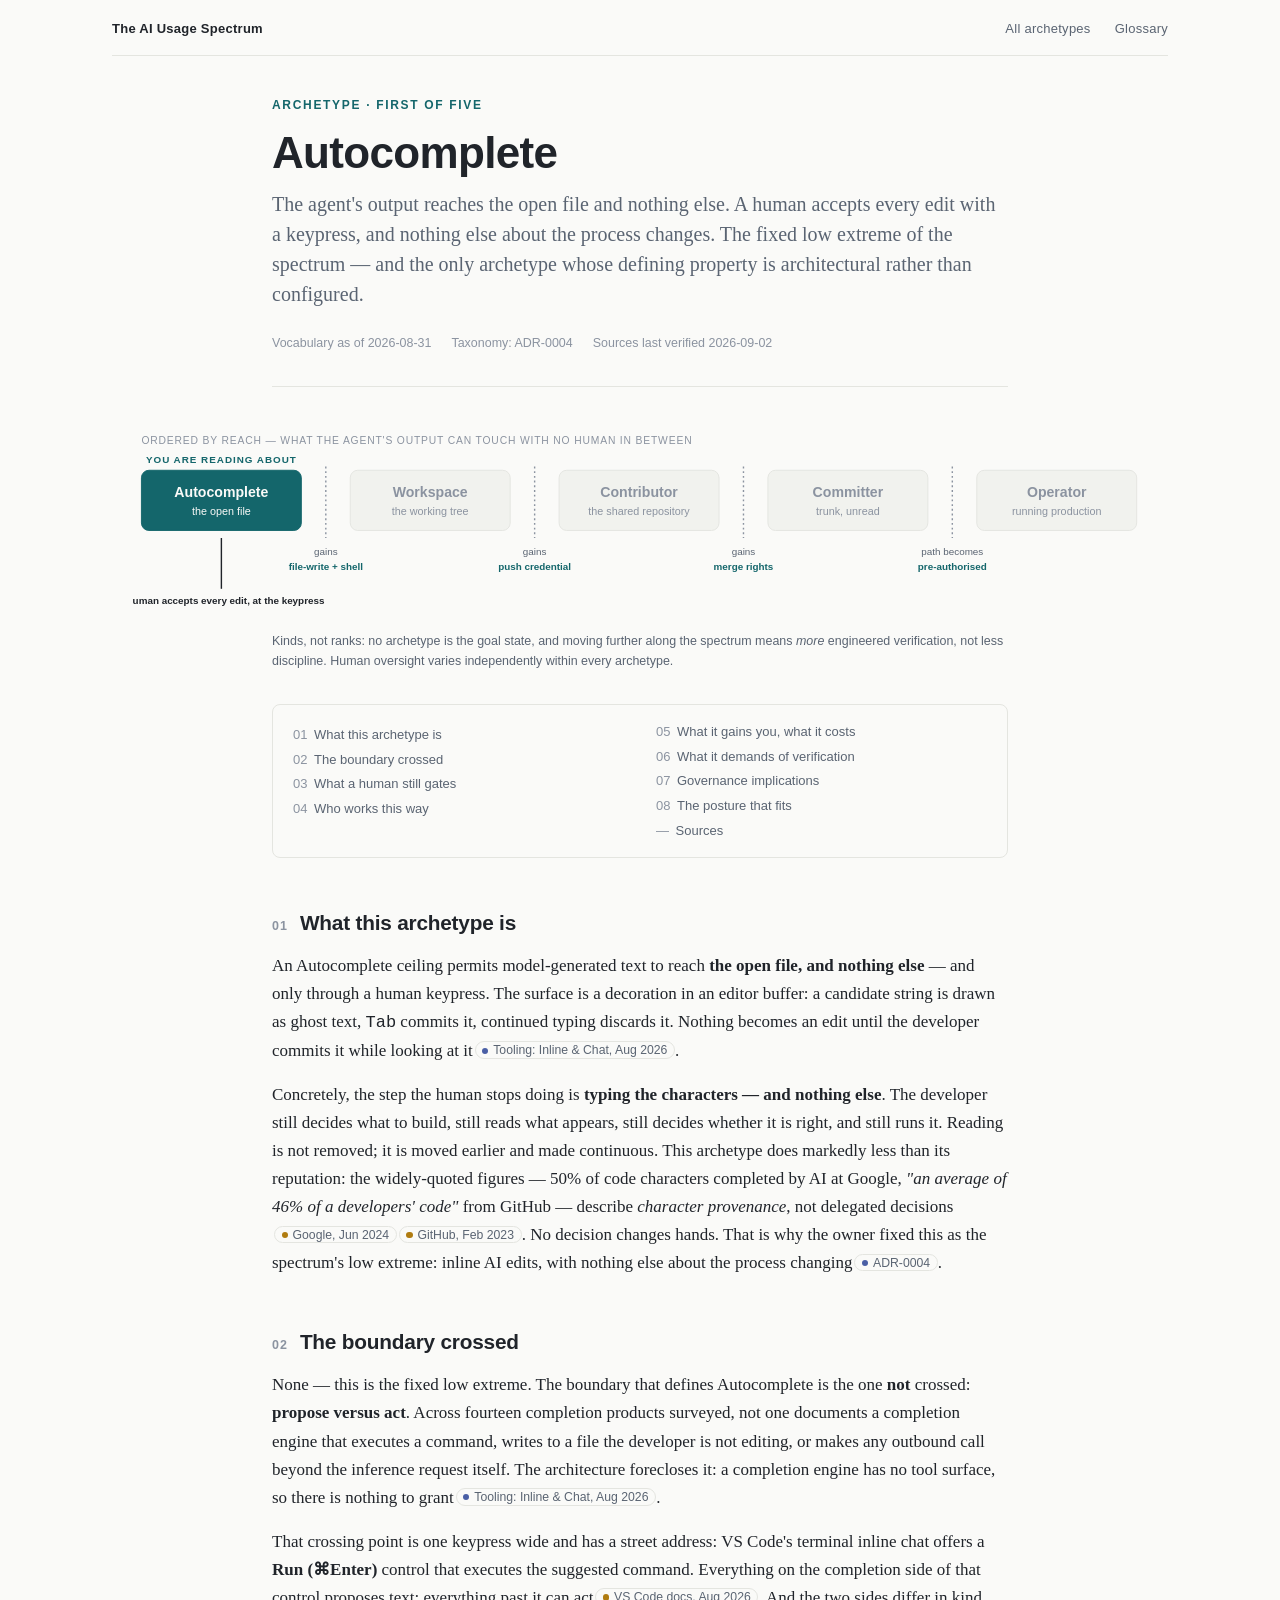
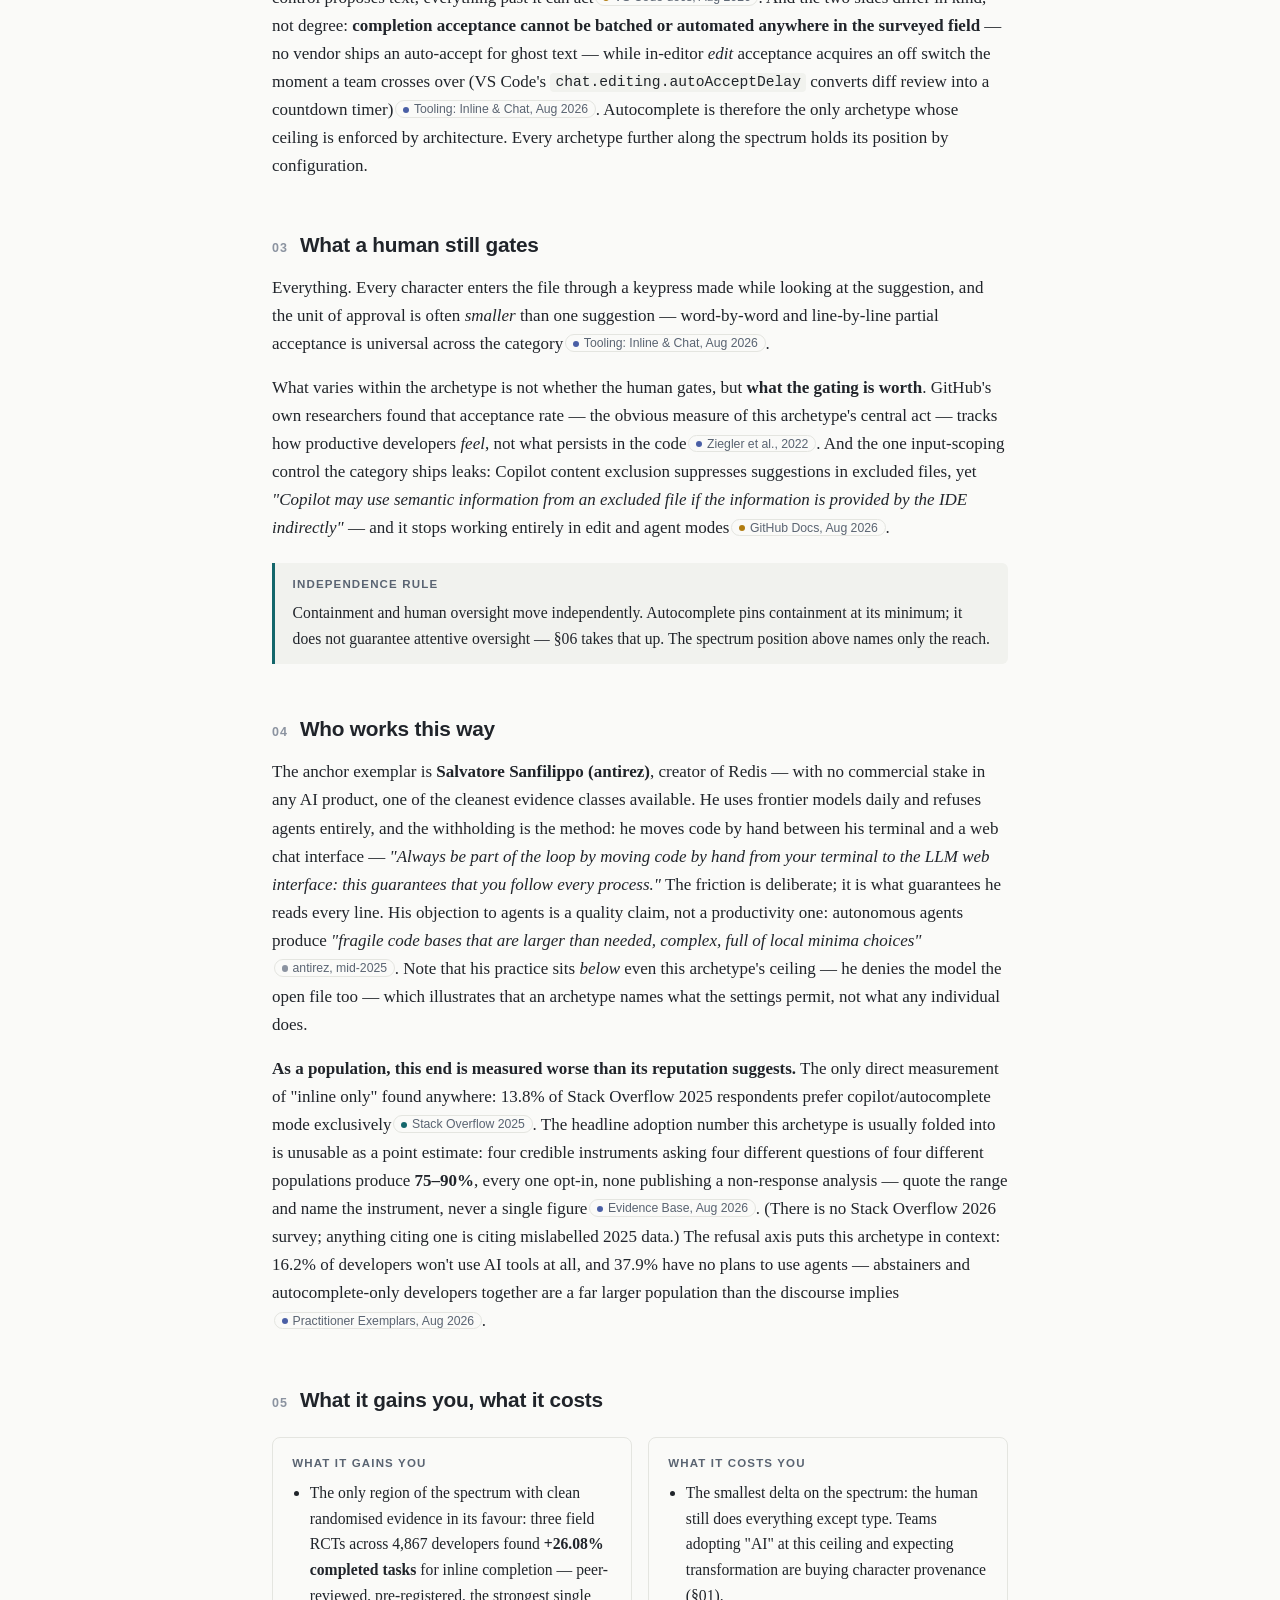
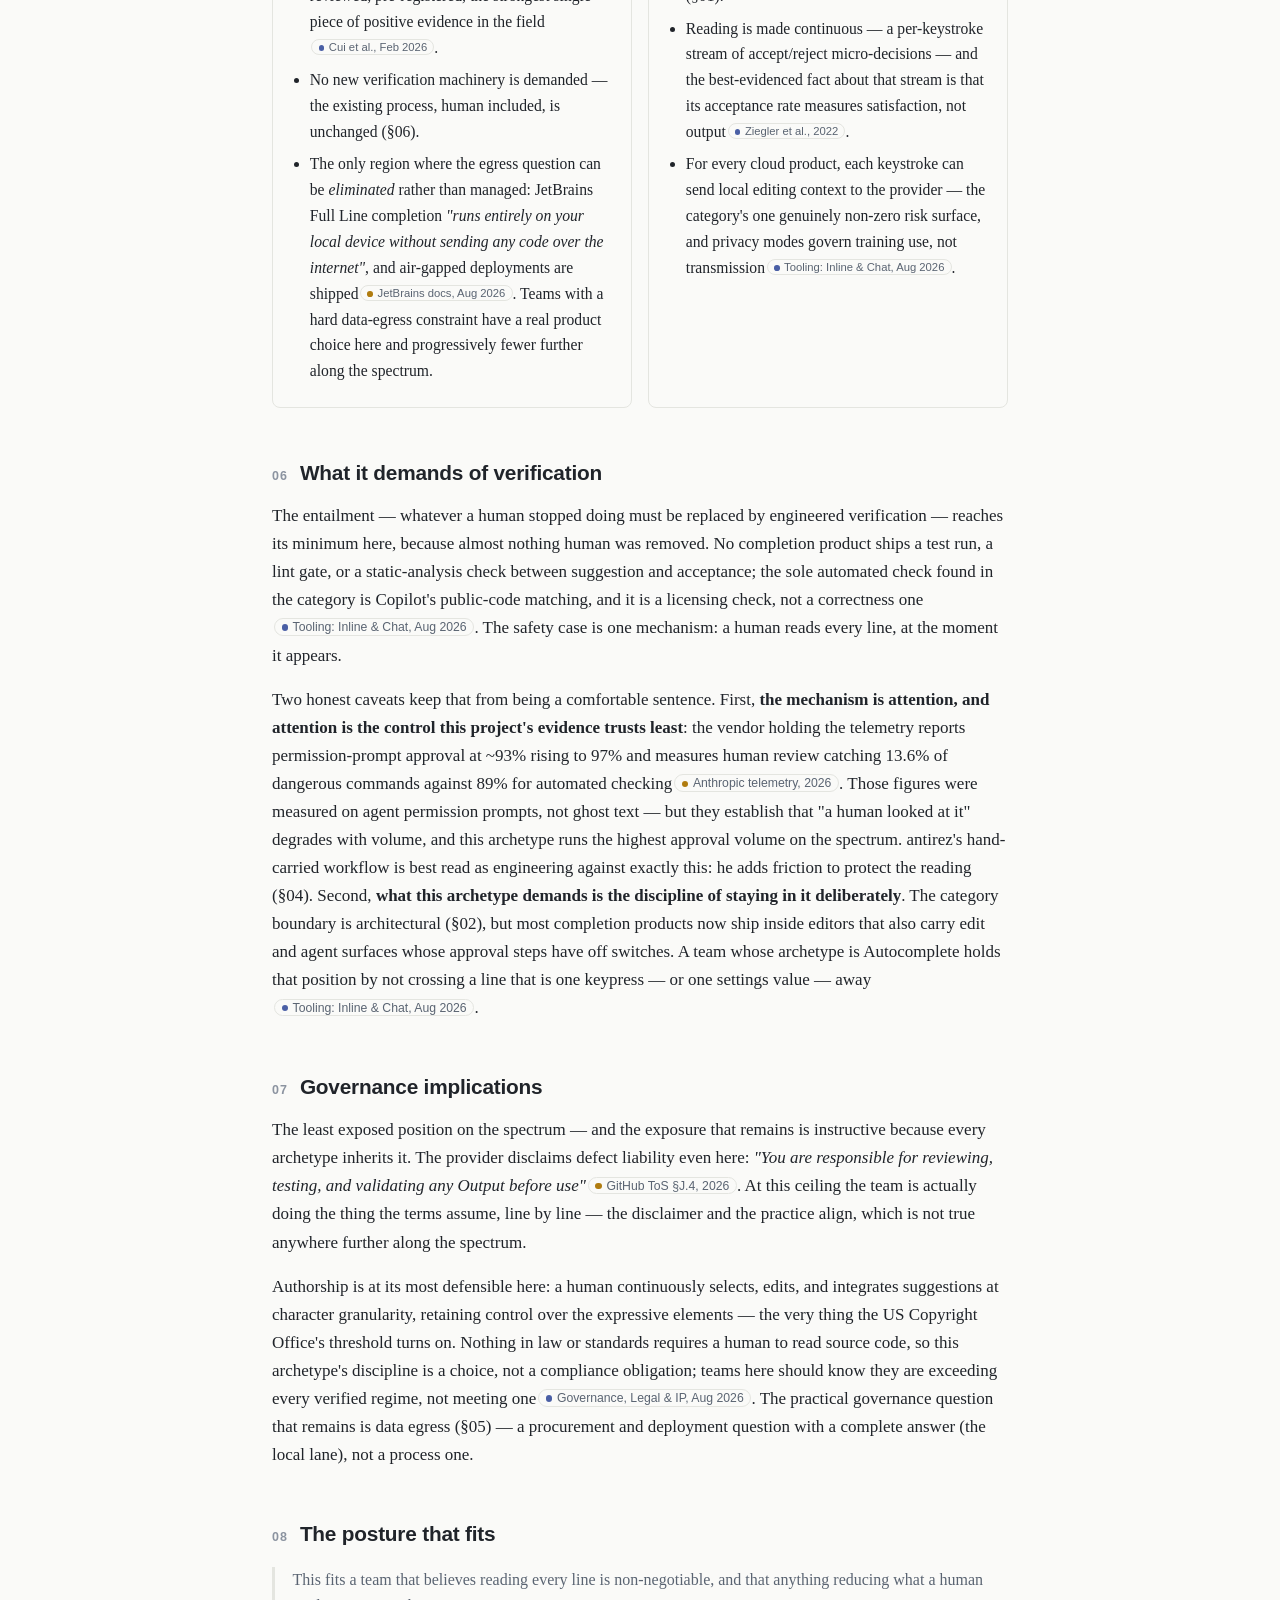
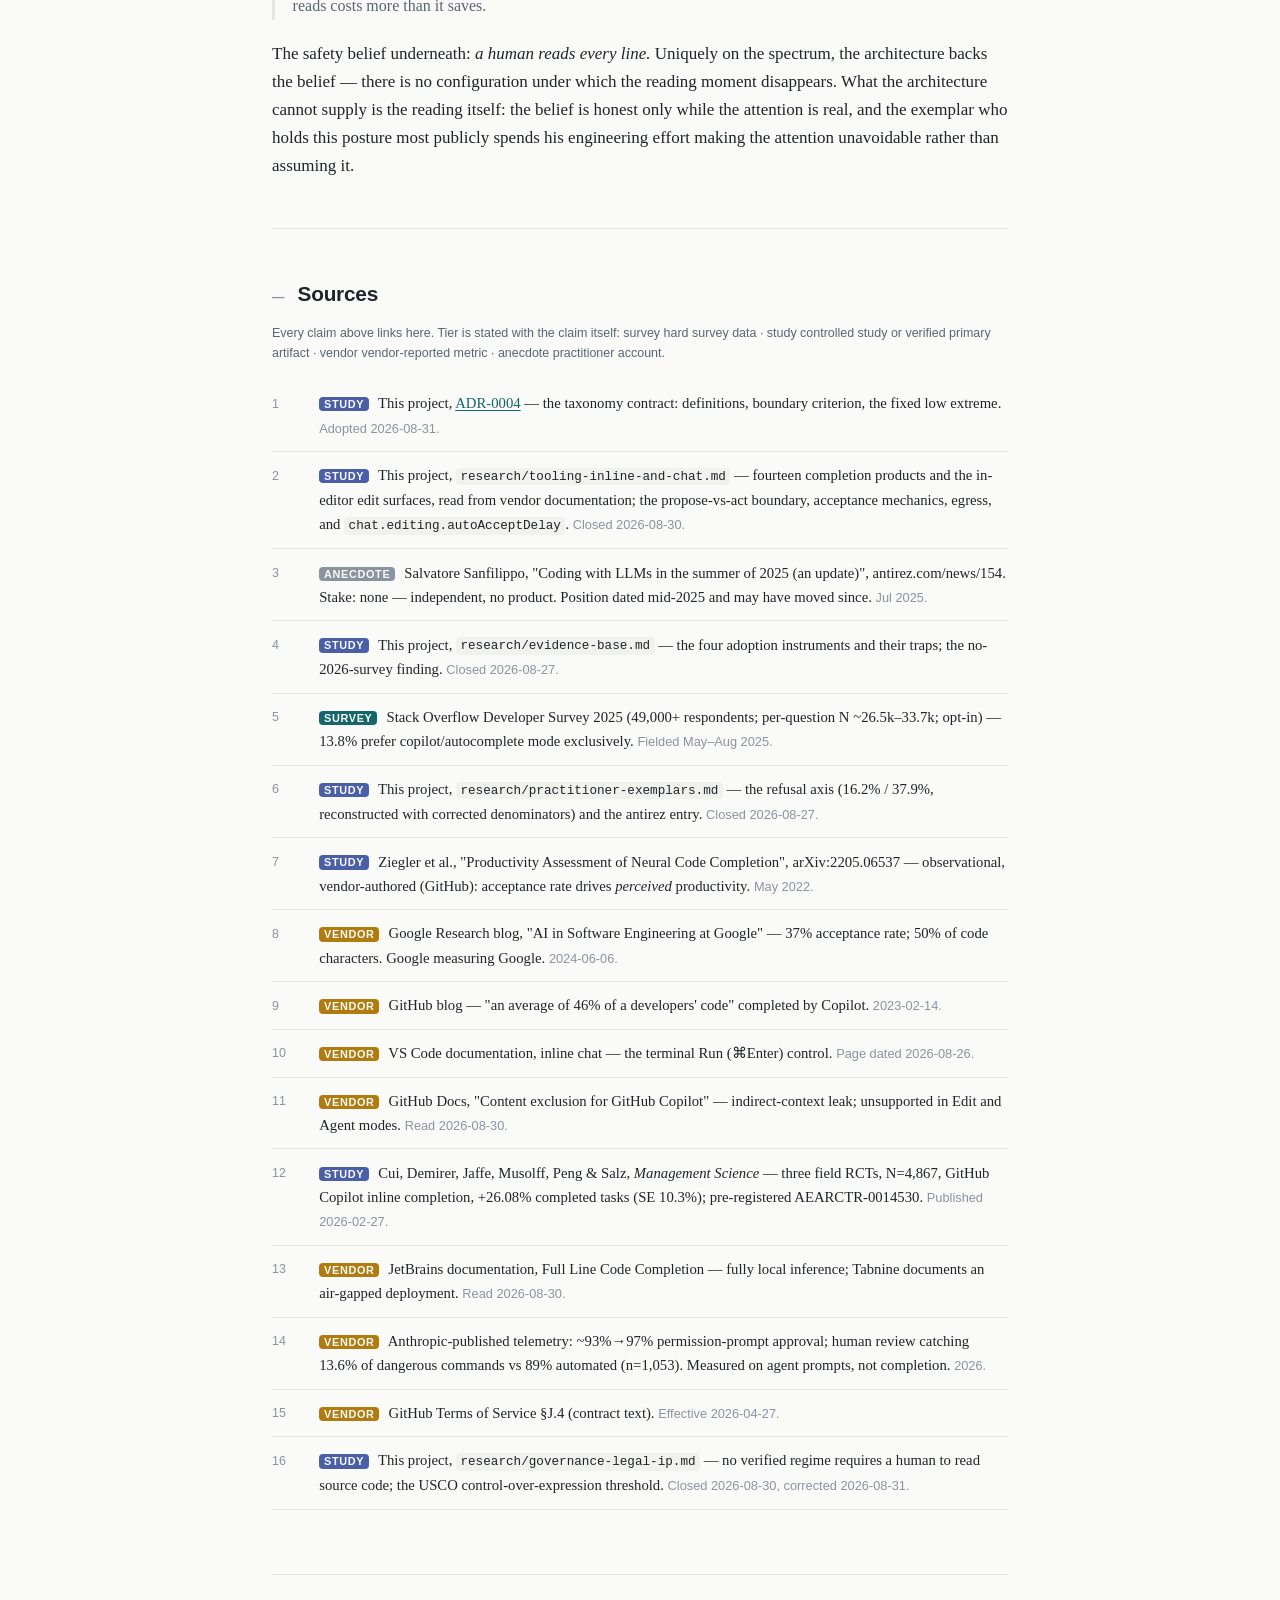
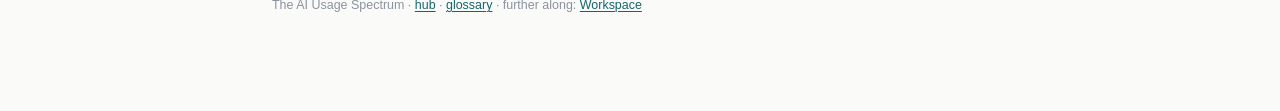
==== commit 574d0f84: "Cross-linking and consistency pass; fold in the amended central negative (#18) Co-Authored-By: Claud" ====
--- a/autocomplete.html
+++ b/autocomplete.html
@@ -26,7 +26,7 @@
     <div class="docmeta">
       <span>Vocabulary as of 2026-08-31</span>
       <span>Taxonomy: ADR-0004</span>
-      <span>Sources last verified 2026-08-31</span>
+      <span>Sources last verified 2026-09-02</span>
     </div>
   </header>
 
